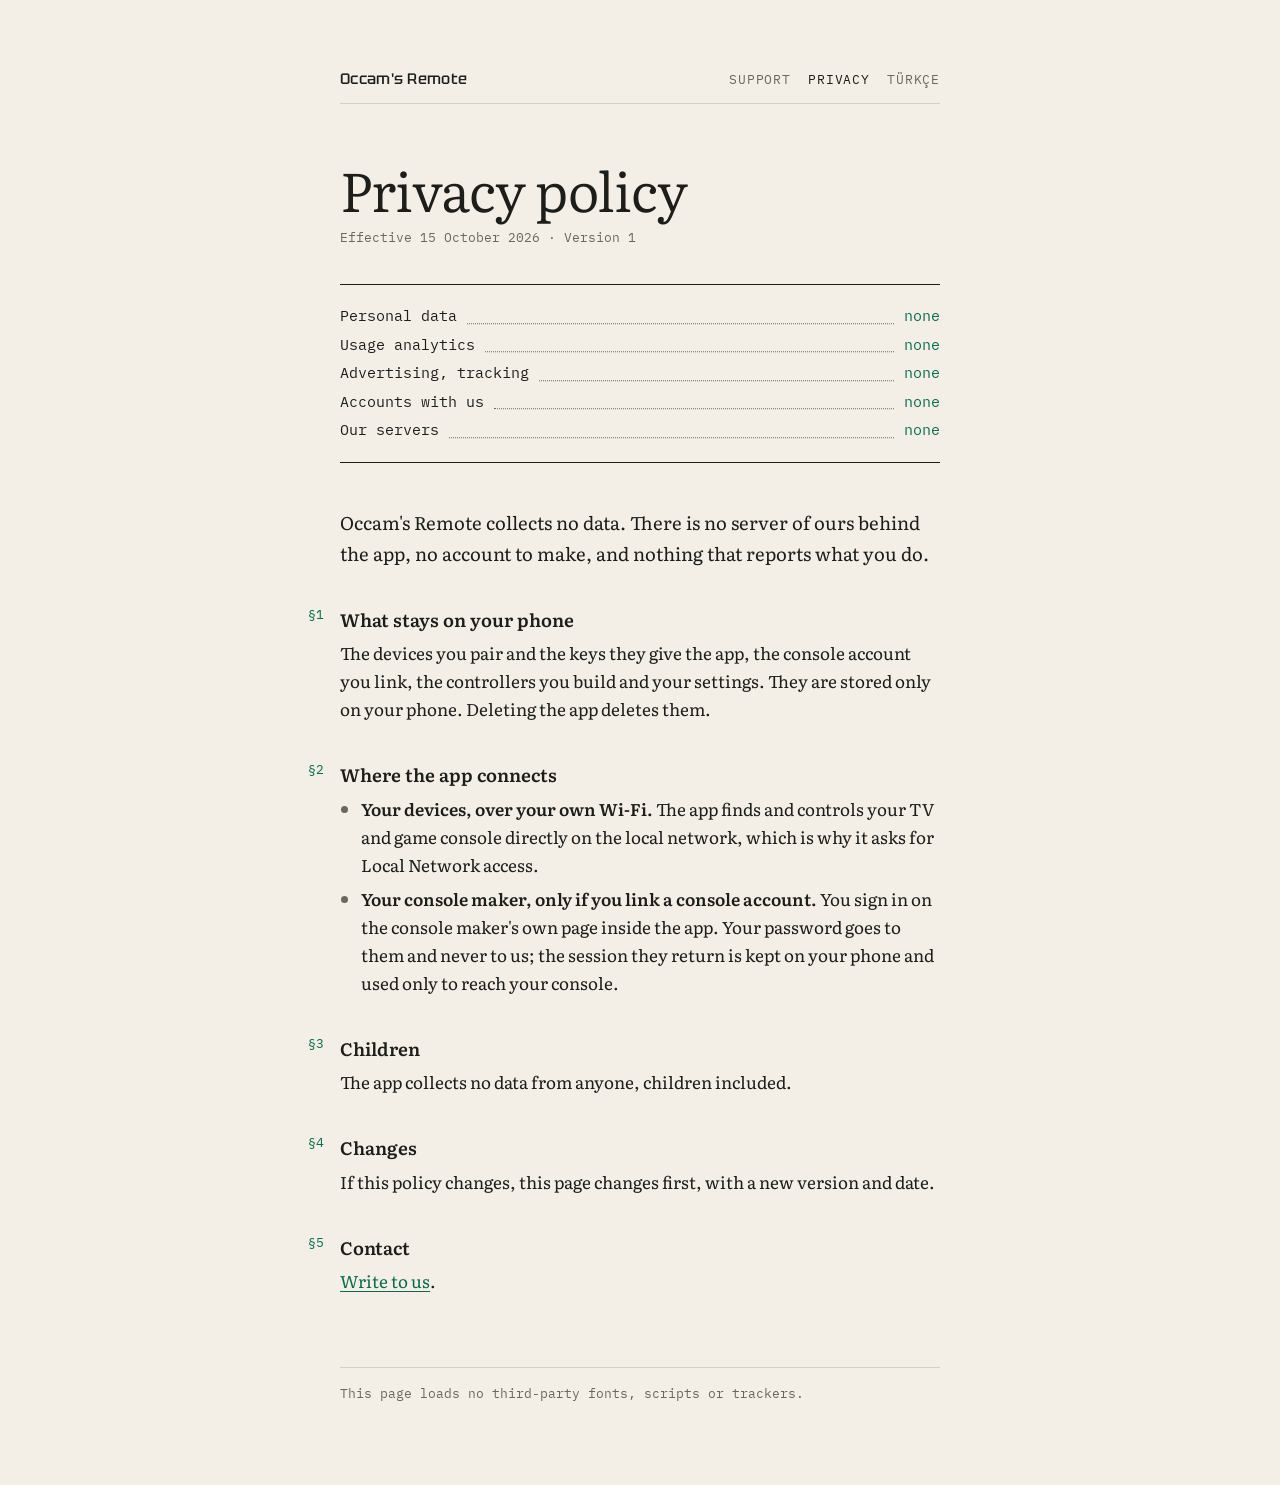
==== privacy/index.html @ bee34146 "Pages from ff0f37a" ====
<!doctype html>
<html lang="en">
<head>
<meta charset="utf-8">
<meta name="viewport" content="width=device-width, initial-scale=1">
<meta name="color-scheme" content="light dark">
<title>Privacy · Occam's Remote</title>
<meta name="description" content="Occam's Remote collects no data. Everything stays on your phone.">
<link rel="alternate" hreflang="tr" href="../tr/gizlilik/">
<link rel="preload" href="../fonts/literata-latin-wght-normal.woff2" as="font" type="font/woff2" crossorigin>
<link rel="stylesheet" href="../style.css">
</head>
<body>
<main>
<header class="top">
<a class="mark" href="../">Occam's Remote</a>
<nav aria-label="Pages"><a href="../">Support</a><a href="./" aria-current="page">Privacy</a><a href="../tr/gizlilik/" lang="tr">Türkçe</a></nav>
</header>

<h1>Privacy policy</h1>
<p class="dateline">Effective 15 October 2026 · Version 1</p>

<dl class="ledger" aria-label="What we collect">
<div><dt>Personal data</dt><span class="dots"></span><dd>none</dd></div>
<div><dt>Usage analytics</dt><span class="dots"></span><dd>none</dd></div>
<div><dt>Advertising, tracking</dt><span class="dots"></span><dd>none</dd></div>
<div><dt>Accounts with us</dt><span class="dots"></span><dd>none</dd></div>
<div><dt>Our servers</dt><span class="dots"></span><dd>none</dd></div>
</dl>

<p>Occam's Remote collects no data. There is no server of ours behind the app, no account to make, and nothing that reports what you do.</p>

<h2>What stays on your phone</h2>
<p>The devices you pair and the keys they give the app, the console account you link, the controllers you build and your settings. They are stored only on your phone. Deleting the app deletes them.</p>

<h2>Where the app connects</h2>
<ul>
<li><strong>Your devices, over your own Wi-Fi.</strong> The app finds and controls your TV and game console directly on the local network, which is why it asks for Local Network access.</li>
<li><strong>Your console maker, only if you link a console account.</strong> You sign in on the console maker's own page inside the app. Your password goes to them and never to us; the session they return is kept on your phone and used only to reach your console.</li>
</ul>

<h2>Children</h2>
<p>The app collects no data from anyone, children included.</p>

<h2>Changes</h2>
<p>If this policy changes, this page changes first, with a new version and date.</p>

<h2>Contact</h2>
<p><a href="https://github.com/cemphlvn/occams-remote/issues/new">Write to us</a>.</p>

<footer>This page loads no third-party fonts, scripts or trackers.</footer>
</main>
</body>
</html>
---- style.css ----
/* The public pages, set like a printed document rather than a product site: paper, a book serif to read, numbered
   clauses, and a ledger that states what is collected. Every font is served from here (OFL, fonts/), so reading the
   privacy policy asks nothing of a third party. */

@font-face {
  font-family: "Literata";
  src: url("fonts/literata-latin-wght-normal.woff2") format("woff2");
  font-weight: 200 900;
  font-display: swap;
  unicode-range: U+0000-00FF, U+0131, U+0152-0153, U+02BB-02BC, U+02C6, U+02DA, U+02DC, U+0304, U+0308, U+0329,
    U+2000-206F, U+20AC, U+2122, U+2191, U+2193, U+2212, U+2215, U+FEFF, U+FFFD;
}
@font-face {
  font-family: "Literata";
  src: url("fonts/literata-latin-ext-wght-normal.woff2") format("woff2");
  font-weight: 200 900;
  font-display: swap;
  unicode-range: U+0100-02BA, U+02BD-02C5, U+02C7-02CC, U+02CE-02D7, U+02DD-02FF, U+0304, U+0308, U+0329,
    U+1D00-1DBF, U+1E00-1E9F, U+1EF2-1EFF, U+2020, U+20A0-20AB, U+20AD-20C0, U+2113, U+2C60-2C7F, U+A720-A7FF;
}
@font-face {
  font-family: "Literata";
  src: url("fonts/literata-latin-wght-italic.woff2") format("woff2");
  font-weight: 200 900;
  font-style: italic;
  font-display: swap;
}
@font-face {
  font-family: "Plex Mono";
  src: url("fonts/ibm-plex-mono-latin-400-normal.woff2") format("woff2");
  font-display: swap;
  unicode-range: U+0000-00FF, U+0131, U+0152-0153, U+2000-206F;
}
@font-face {
  font-family: "Plex Mono";
  src: url("fonts/ibm-plex-mono-latin-ext-400-normal.woff2") format("woff2");
  font-display: swap;
  unicode-range: U+0100-02BA, U+02BD-02C5, U+1E00-1E9F;
}
@font-face {
  font-family: "Tektur";
  src: url("fonts/Tektur.ttf") format("truetype");
  font-display: swap;
}

:root {
  color-scheme: light dark;
  --paper: light-dark(#f3efe6, #13140f);
  --ink: light-dark(#1d1e1a, #ebe5d6);
  --quiet: light-dark(#6a675e, #9d978a);
  --rule: light-dark(#d6cfbf, #2c2c25);
  --seal: light-dark(#0d6a4e, #79d9b4);
  --serif: "Literata", Georgia, "Times New Roman", serif;
  --mono: "Plex Mono", ui-monospace, "SF Mono", Menlo, monospace;
}

*,
*::before,
*::after {
  box-sizing: border-box;
}

html {
  -webkit-text-size-adjust: 100%;
}

body {
  margin: 0;
  background: var(--paper);
  color: var(--ink);
  font: 400 1.0625rem/1.65 var(--serif);
  font-optical-sizing: auto;
}

main {
  max-width: 64ch;
  margin-inline: auto;
  padding: clamp(1.75rem, 7vw, 4.5rem) 1.25rem 5rem;
  counter-reset: clause;
}

/* The masthead: the app's own mark small, the document's name large. */
.mark {
  font: 500 0.95rem/1 "Tektur", var(--mono);
  letter-spacing: 0.02em;
  color: var(--ink);
  text-decoration: none;
}

.top {
  display: flex;
  flex-wrap: wrap;
  justify-content: space-between;
  align-items: baseline;
  gap: 0.75rem 1.5rem;
  padding-bottom: 1rem;
  border-bottom: 1px solid var(--rule);
}

.top nav {
  display: flex;
  gap: 1.1rem;
  font: 0.8125rem/1 var(--mono);
  text-transform: uppercase;
  letter-spacing: 0.06em;
}

.top nav a {
  color: var(--quiet);
  text-decoration: none;
}

.top nav a[aria-current="page"],
.top nav a:hover {
  color: var(--ink);
}

h1 {
  font-weight: 350;
  font-size: clamp(2.25rem, 8vw, 3.4rem);
  line-height: 1.05;
  letter-spacing: -0.015em;
  margin: clamp(2rem, 6vw, 3.5rem) 0 0.75rem;
  text-wrap: balance;
}

.dateline {
  font: 0.8125rem/1.4 var(--mono);
  color: var(--quiet);
  margin: 0 0 2.25rem;
}

/* The ledger: what is kept about you, line by line, read off like a statement. */
.ledger {
  margin: 0 0 2.75rem;
  padding: 1.1rem 0;
  border-block: 1.5px solid var(--ink);
  font: 0.9375rem/1.9 var(--mono);
}

.ledger div {
  display: flex;
  gap: 0.6rem;
}

.ledger dt {
  flex: none;
}

.ledger .dots {
  flex: 1;
  border-bottom: 1px dotted var(--quiet);
  transform: translateY(-0.45em);
}

.ledger dd {
  margin: 0;
  color: var(--seal);
}

.ledger + p {
  font-size: 1.15rem;
}

/* Clauses: numbered, the number hanging in the margin where there is one. */
h2 {
  position: relative;
  counter-increment: clause;
  font-weight: 600;
  font-size: 1.125rem;
  line-height: 1.3;
  margin: 2.5rem 0 0.5rem;
  text-wrap: balance;
}

h2::before {
  content: "§" counter(clause);
  display: inline-block;
  min-width: 2.25rem;
  font: 0.8125rem/1 var(--mono);
  color: var(--seal);
  vertical-align: 0.12em;
}

@media (min-width: 52rem) {
  h2::before {
    min-width: 0;
    position: absolute;
    transform: translateX(calc(-100% - 1rem));
  }
}

p,
li {
  text-wrap: pretty;
  hyphens: auto;
}

p {
  margin: 0 0 1rem;
}

ol,
ul {
  margin: 0 0 1rem;
  padding-inline-start: 1.3rem;
}

li + li {
  margin-top: 0.35rem;
}

li::marker {
  color: var(--quiet);
}

strong {
  font-weight: 600;
}

em {
  font-style: italic;
}

a {
  color: var(--seal);
  text-decoration-thickness: 1px;
  text-underline-offset: 0.2em;
}

a:focus-visible {
  outline: 2px solid var(--seal);
  outline-offset: 3px;
  border-radius: 2px;
}

hr {
  border: 0;
  margin: 4.5rem 0 0;
}

footer {
  margin-top: 4.5rem;
  padding-top: 1rem;
  border-top: 1px solid var(--rule);
  font: 0.8125rem/1.6 var(--mono);
  color: var(--quiet);
}

footer a {
  color: inherit;
}
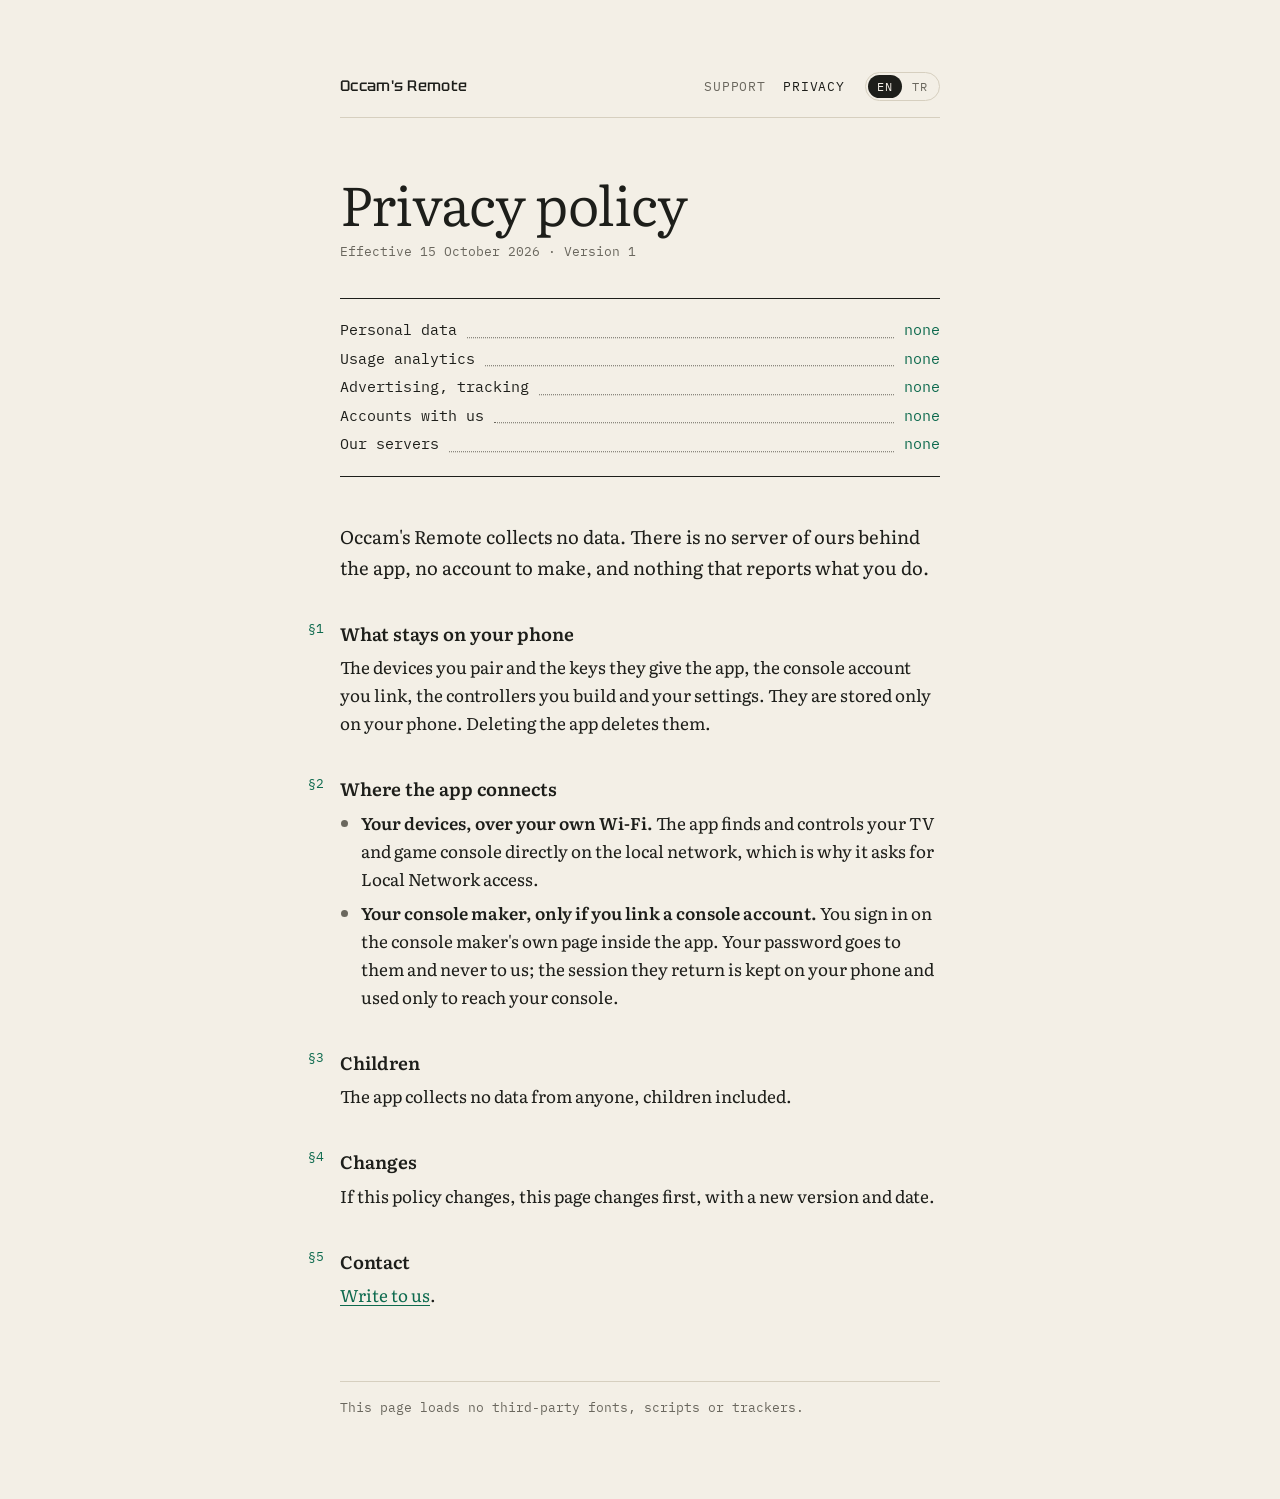
==== commit 481a0949: "Pages from 0ffb08e" ====
--- a/privacy/index.html
+++ b/privacy/index.html
@@ -14,7 +14,8 @@
 <main>
 <header class="top">
 <a class="mark" href="../">Occam's Remote</a>
-<nav aria-label="Pages"><a href="../">Support</a><a href="./" aria-current="page">Privacy</a><a href="../tr/gizlilik/" lang="tr">Türkçe</a></nav>
+<nav aria-label="Pages"><a href="../">Support</a><a href="./" aria-current="page">Privacy</a></nav>
+<div class="lang" role="group" aria-label="Language"><span aria-current="true">EN</span><a href="../tr/gizlilik/" lang="tr" hreflang="tr">TR</a></div>
 </header>
 
 <h1>Privacy policy</h1>
--- a/style.css
+++ b/style.css
@@ -90,14 +90,14 @@
 .top {
   display: flex;
   flex-wrap: wrap;
-  justify-content: space-between;
-  align-items: baseline;
-  gap: 0.75rem 1.5rem;
+  align-items: center;
+  gap: 0.75rem 1.25rem;
   padding-bottom: 1rem;
   border-bottom: 1px solid var(--rule);
 }
 
 .top nav {
+  margin-inline-start: auto;
   display: flex;
   gap: 1.1rem;
   font: 0.8125rem/1 var(--mono);
@@ -112,6 +112,32 @@
 
 .top nav a[aria-current="page"],
 .top nav a:hover {
+  color: var(--ink);
+}
+
+/* The language: a switch of its own, apart from the pages. */
+.lang {
+  display: inline-flex;
+  border: 1px solid var(--rule);
+  border-radius: 999px;
+  padding: 2px;
+  font: 0.75rem/1 var(--mono);
+  letter-spacing: 0.06em;
+}
+
+.lang > * {
+  padding: 0.35rem 0.6rem;
+  border-radius: 999px;
+  color: var(--quiet);
+  text-decoration: none;
+}
+
+.lang [aria-current] {
+  background: var(--ink);
+  color: var(--paper);
+}
+
+.lang a:hover {
   color: var(--ink);
 }
 
